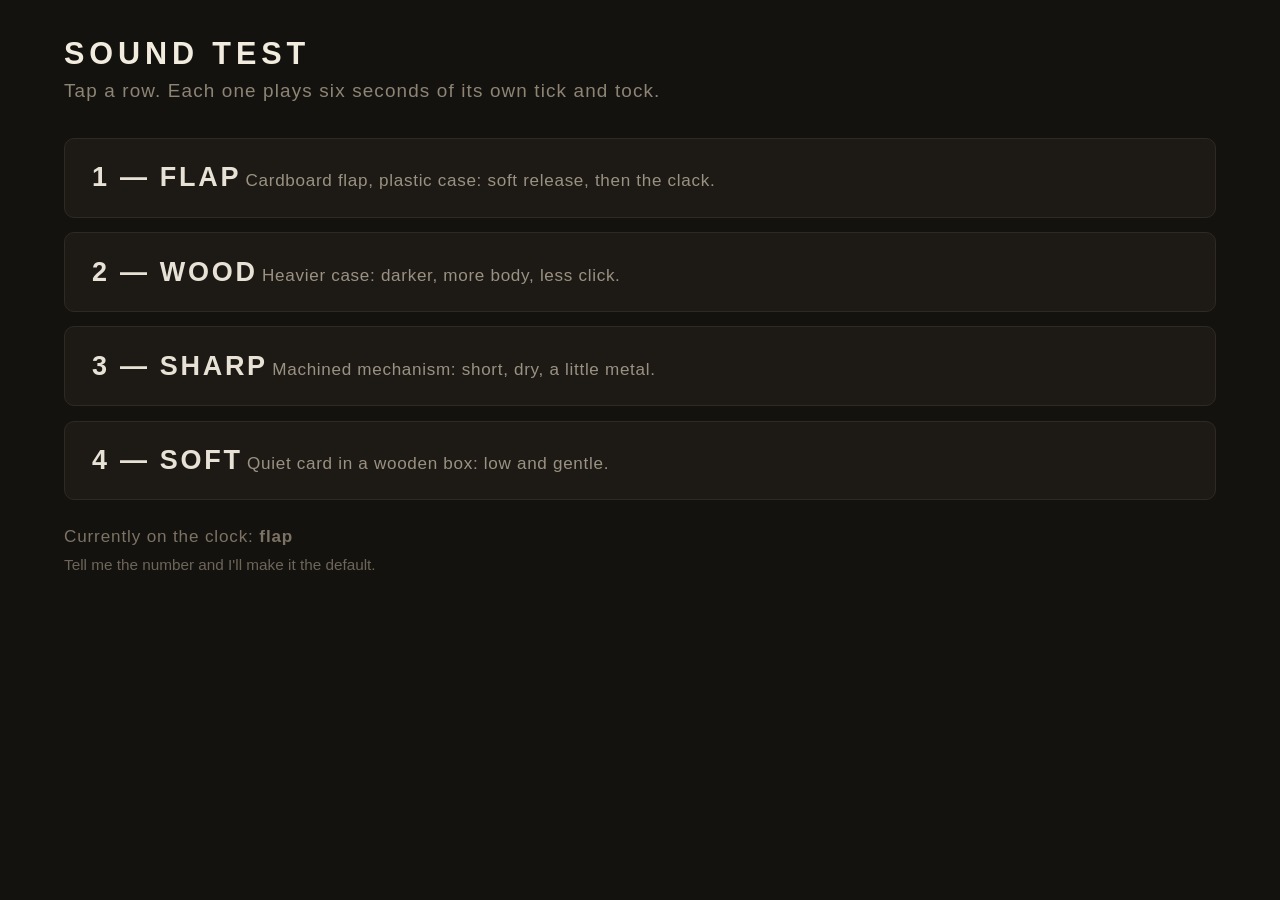
==== soundlab.html @ ec7ca411 "Replace the synthetic click with models of the mechanism, and ship a test page The old sound was a n" ====
<!DOCTYPE html>
<html lang="en">
<head>
<meta charset="utf-8">
<meta name="viewport" content="width=device-width, initial-scale=1, maximum-scale=1, user-scalable=no">
<meta name="apple-mobile-web-app-capable" content="yes">
<title>Flip clock — sound test</title>
<style>
  * { -webkit-box-sizing: border-box; box-sizing: border-box; }
  html, body { height: 100%; margin: 0; }
  body {
    background: #14120f;
    color: #e8e2d6;
    font-family: "Rajdhani", -apple-system, "Helvetica Neue", Arial, sans-serif;
    -webkit-font-smoothing: antialiased;
    padding: 4vh 5vw;
  }
  h1 {
    font-size: 3.4vh; font-weight: 600; letter-spacing: 0.16em;
    text-transform: uppercase; margin: 0 0 1vh; color: #f2ecdf;
  }
  p.sub { margin: 0 0 4vh; color: #8d8474; font-size: 2.1vh; letter-spacing: 0.06em; }
  .row {
    display: block; width: 100%; text-align: left;
    background: #1d1a16; color: #e8e2d6;
    border: 1px solid #2e2923; border-radius: 10px;
    padding: 2.6vh 3vh; margin-bottom: 1.6vh;
    font: inherit; cursor: pointer;
    -webkit-appearance: none; appearance: none;
  }
  .row:active, .row.on { background: #2a251e; border-color: #6b5f4a; }
  .name { font-size: 3vh; font-weight: 600; letter-spacing: 0.1em; text-transform: uppercase; }
  .desc { font-size: 1.9vh; color: #9a9182; margin-top: 0.5vh; letter-spacing: 0.04em; }
  .now { margin-top: 3vh; color: #7c7364; font-size: 1.9vh; letter-spacing: 0.05em; }
  .hint { margin-top: 1vh; color: #6d6558; font-size: 1.7vh; }
</style>
</head>
<body>

<h1>Sound test</h1>
<p class="sub">Tap a row. Each one plays six seconds of its own tick and tock.</p>

<button class="row" data-set="flap"><span class="name">1 — Flap</span>
  <span class="desc">Cardboard flap, plastic case: soft release, then the clack.</span></button>
<button class="row" data-set="wood"><span class="name">2 — Wood</span>
  <span class="desc">Heavier case: darker, more body, less click.</span></button>
<button class="row" data-set="sharp"><span class="name">3 — Sharp</span>
  <span class="desc">Machined mechanism: short, dry, a little metal.</span></button>
<button class="row" data-set="soft"><span class="name">4 — Soft</span>
  <span class="desc">Quiet card in a wooden box: low and gentle.</span></button>

<div class="now" id="now">Currently on the clock: <b id="cur">—</b></div>
<div class="hint">Tell me the number and I'll make it the default.</div>

<script>
(function () {
  var buttons = document.querySelectorAll('.row');
  var cur = document.getElementById('cur');
  var timers = [];

  function stopAll() {
    for (var i = 0; i < timers.length; i++) { clearTimeout(timers[i]); clearInterval(timers[i]); }
    timers = [];
  }

  function playSet(set, row) {
    stopAll();
    for (var i = 0; i < buttons.length; i++) { buttons[i].className = 'row'; }
    if (row) { row.className = 'row on'; }

    var a = new Audio('sounds/' + set + '-tick.wav?v=2');
    var b = new Audio('sounds/' + set + '-tock.wav?v=2');
    a.preload = b.preload = 'auto';

    var n = 0;
    function beat() {
      var el = (n % 2 === 0) ? a : b;
      try { el.currentTime = 0; el.play(); } catch (e) { }
      n++;
      if (n < 8) { timers.push(setTimeout(beat, 1000)); }
      else { timers.push(setTimeout(function () { if (row) { row.className = 'row'; } }, 900)); }
    }
    beat();
  }

  for (var i = 0; i < buttons.length; i++) {
    buttons[i].onclick = function () { playSet(this.getAttribute('data-set'), this); };
  }

  var m = /[?&]sound=([a-z]+)/.exec(location.search);
  cur.textContent = m ? m[1] : 'flap';
})();
</script>
</body>
</html>
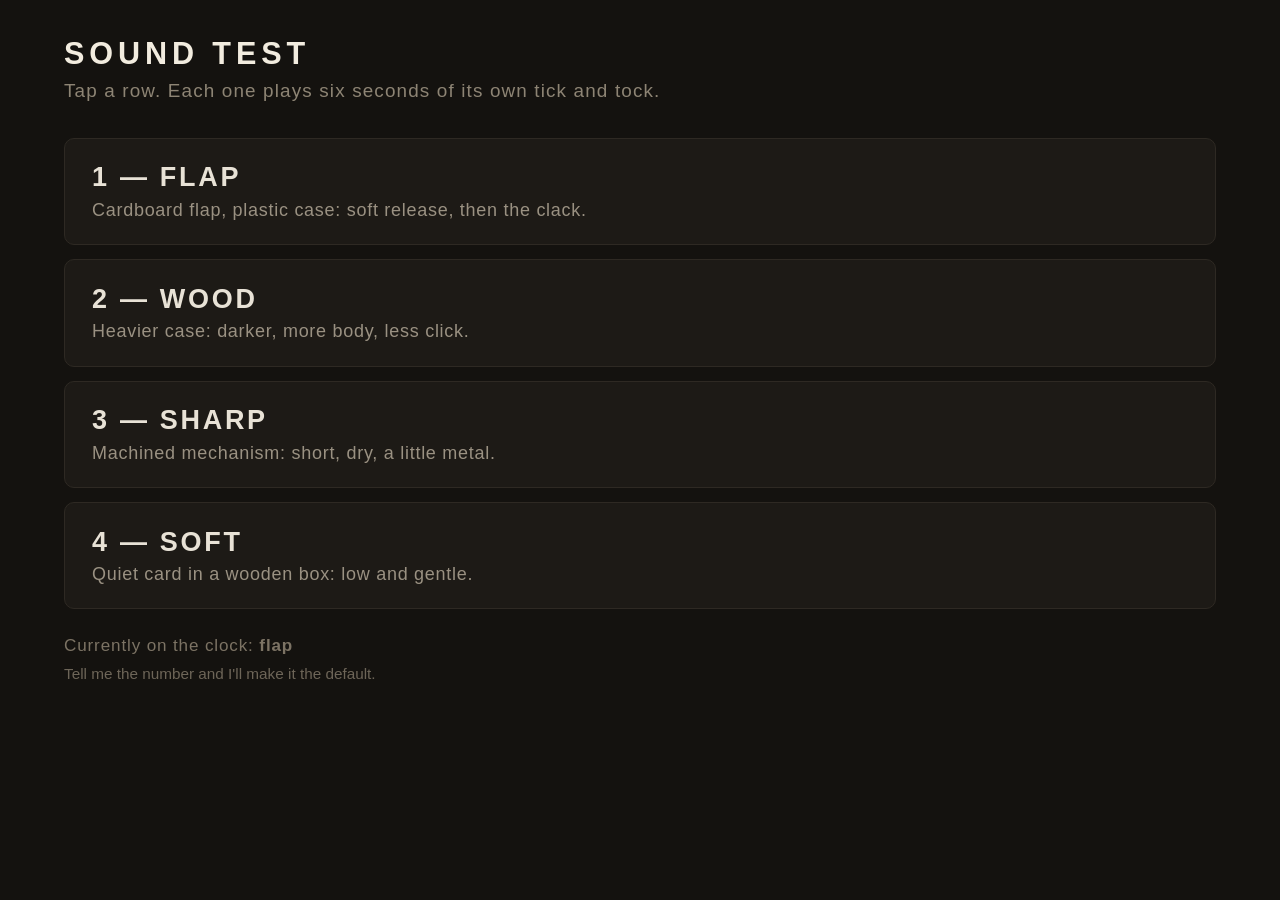
==== commit dd3b03bb: "Give each sound option its own line on the test page" ====
--- a/soundlab.html
+++ b/soundlab.html
@@ -29,8 +29,8 @@
     -webkit-appearance: none; appearance: none;
   }
   .row:active, .row.on { background: #2a251e; border-color: #6b5f4a; }
-  .name { font-size: 3vh; font-weight: 600; letter-spacing: 0.1em; text-transform: uppercase; }
-  .desc { font-size: 1.9vh; color: #9a9182; margin-top: 0.5vh; letter-spacing: 0.04em; }
+  .name { display: block; font-size: 3vh; font-weight: 600; letter-spacing: 0.1em; text-transform: uppercase; }
+  .desc { display: block; font-size: 2vh; color: #9a9182; margin-top: 0.7vh; letter-spacing: 0.04em; }
   .now { margin-top: 3vh; color: #7c7364; font-size: 1.9vh; letter-spacing: 0.05em; }
   .hint { margin-top: 1vh; color: #6d6558; font-size: 1.7vh; }
 </style>
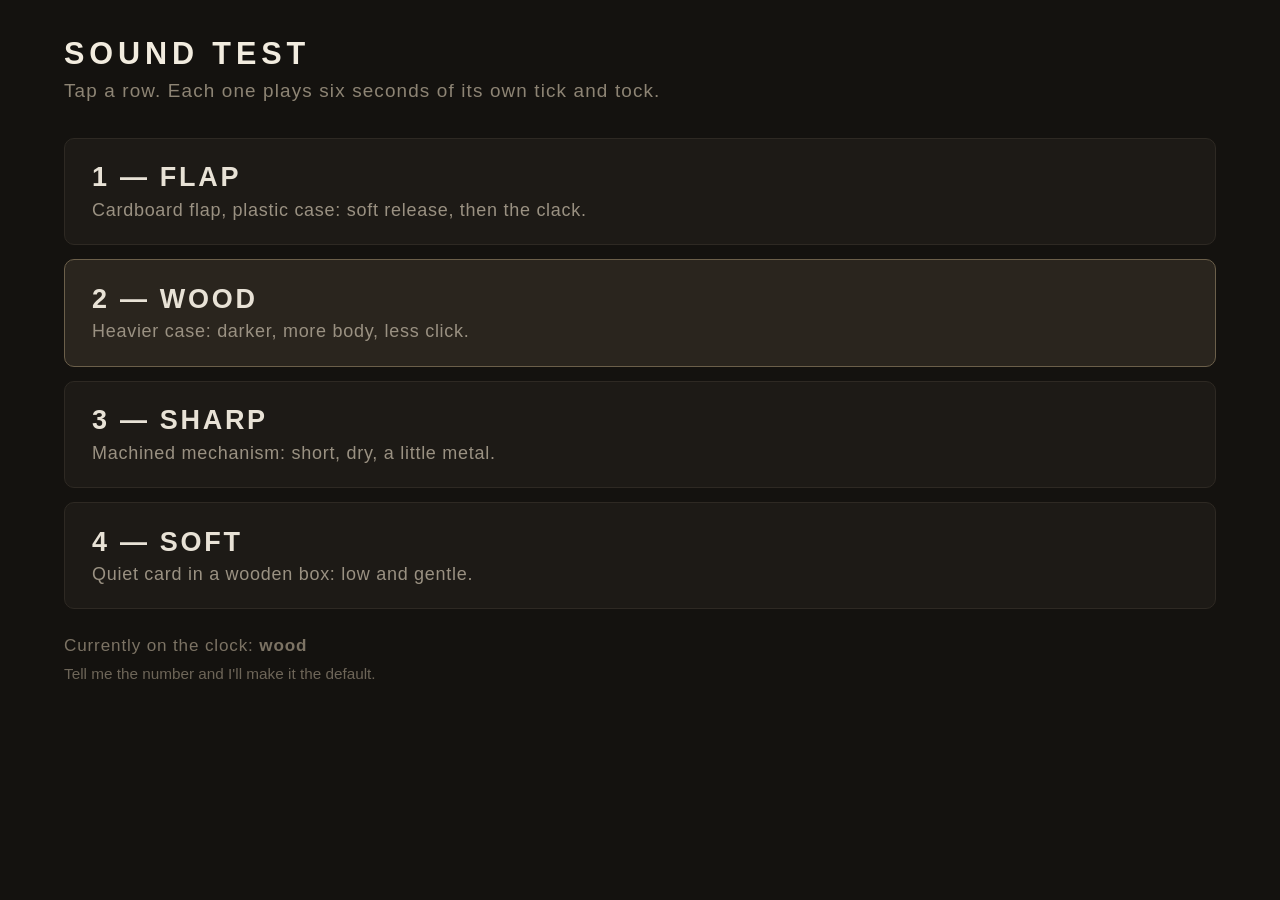
==== commit c0a108b9: "Make wood the default tick, and have the test page read the real setting Wood chosen by ear on the i" ====
--- a/soundlab.html
+++ b/soundlab.html
@@ -52,6 +52,7 @@
 <div class="now" id="now">Currently on the clock: <b id="cur">—</b></div>
 <div class="hint">Tell me the number and I'll make it the default.</div>
 
+<script src="config.js"></script>
 <script>
 (function () {
   var buttons = document.querySelectorAll('.row');
@@ -88,7 +89,12 @@
   }
 
   var m = /[?&]sound=([a-z]+)/.exec(location.search);
-  cur.textContent = m ? m[1] : 'flap';
+  var active = m ? m[1]
+    : (window.CLOCK_CONFIG && CLOCK_CONFIG.tickSoundSet) || 'flap';
+  cur.textContent = active;
+  for (var j = 0; j < buttons.length; j++) {
+    if (buttons[j].getAttribute('data-set') === active) { buttons[j].className = 'row on'; }
+  }
 })();
 </script>
 </body>
